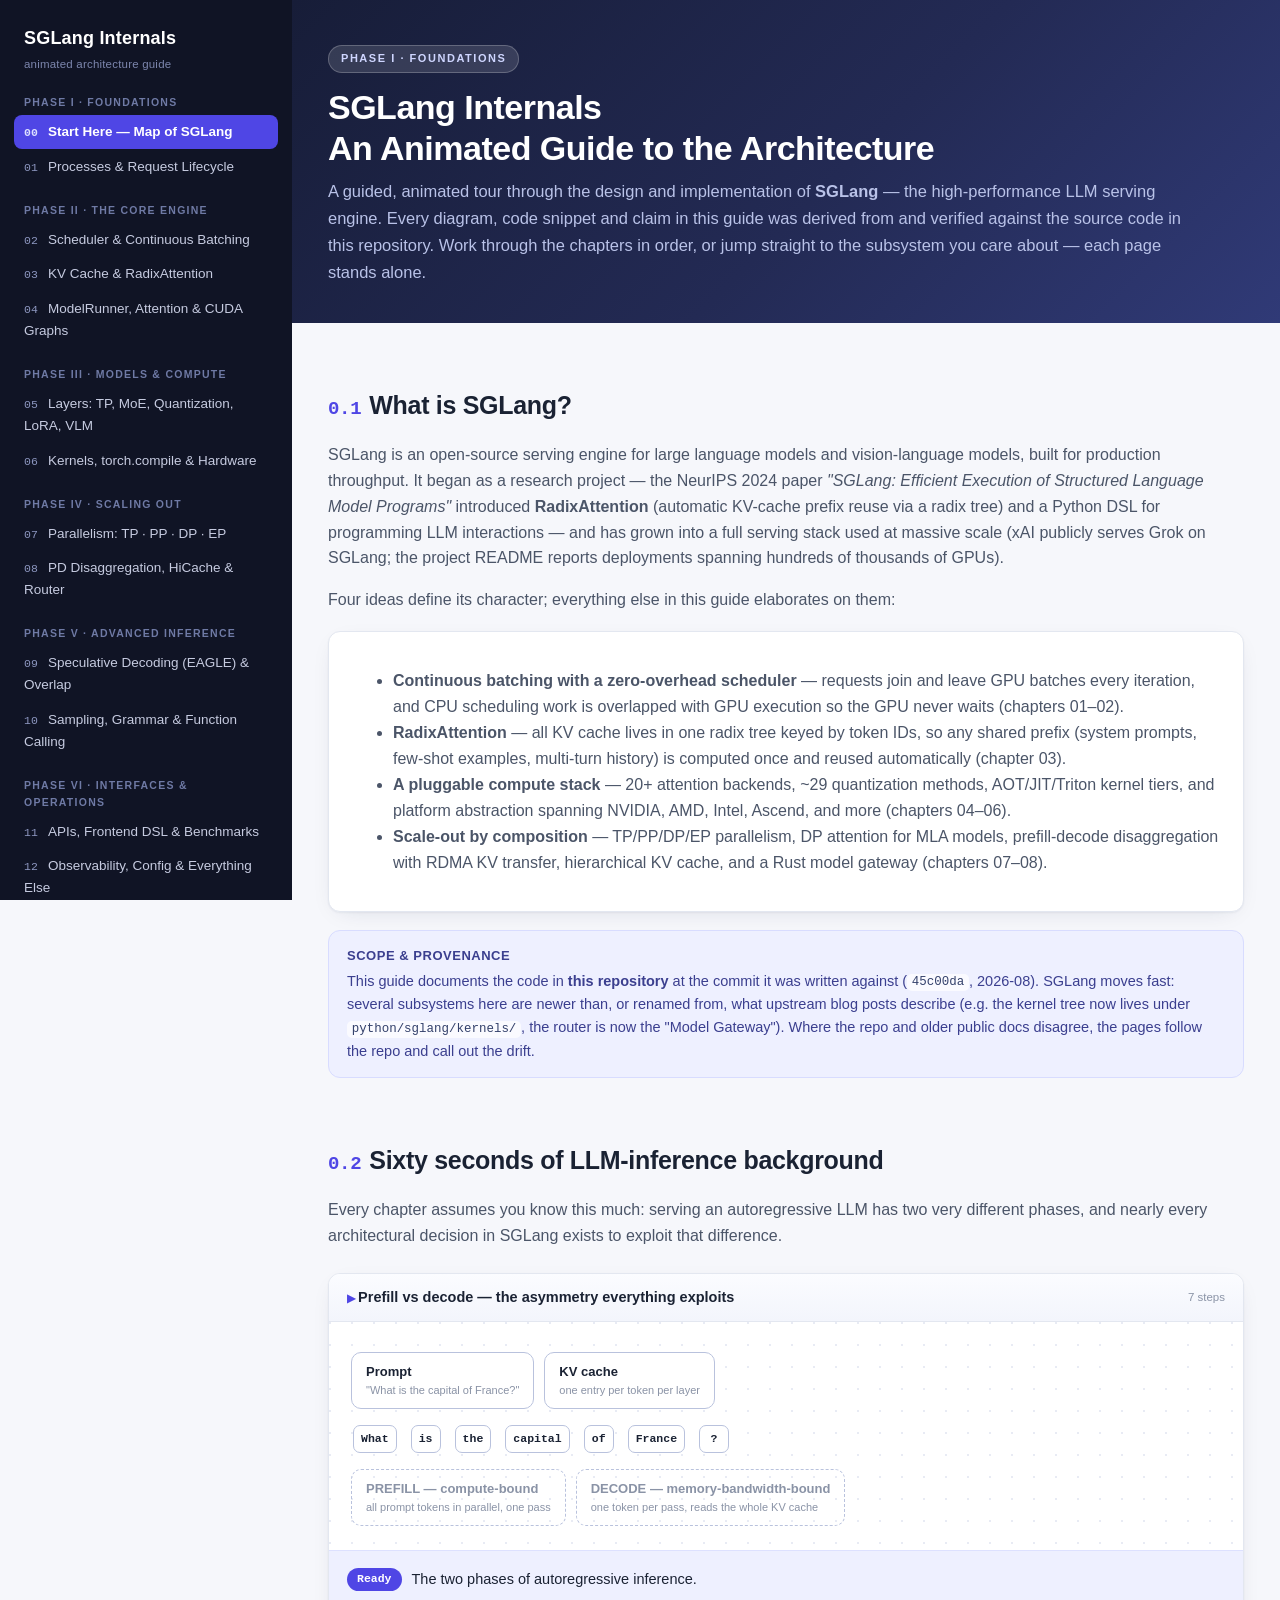
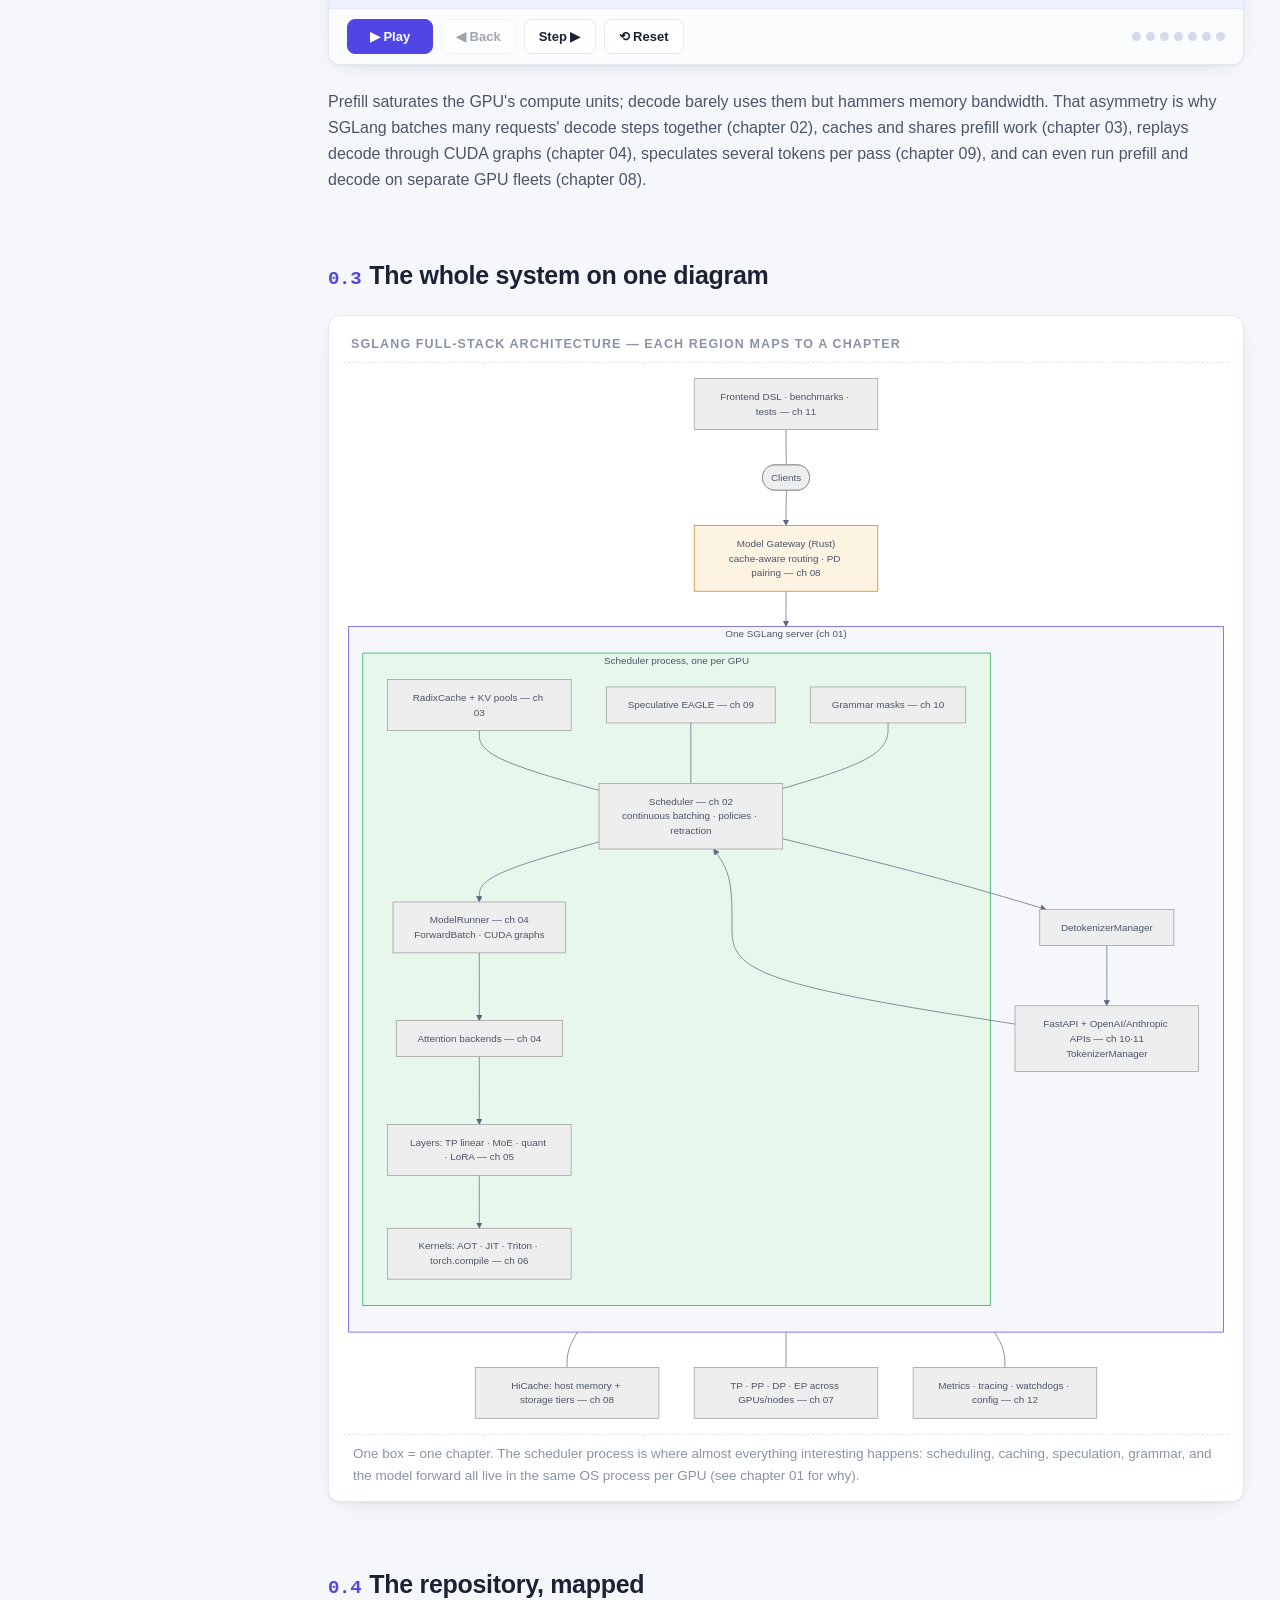
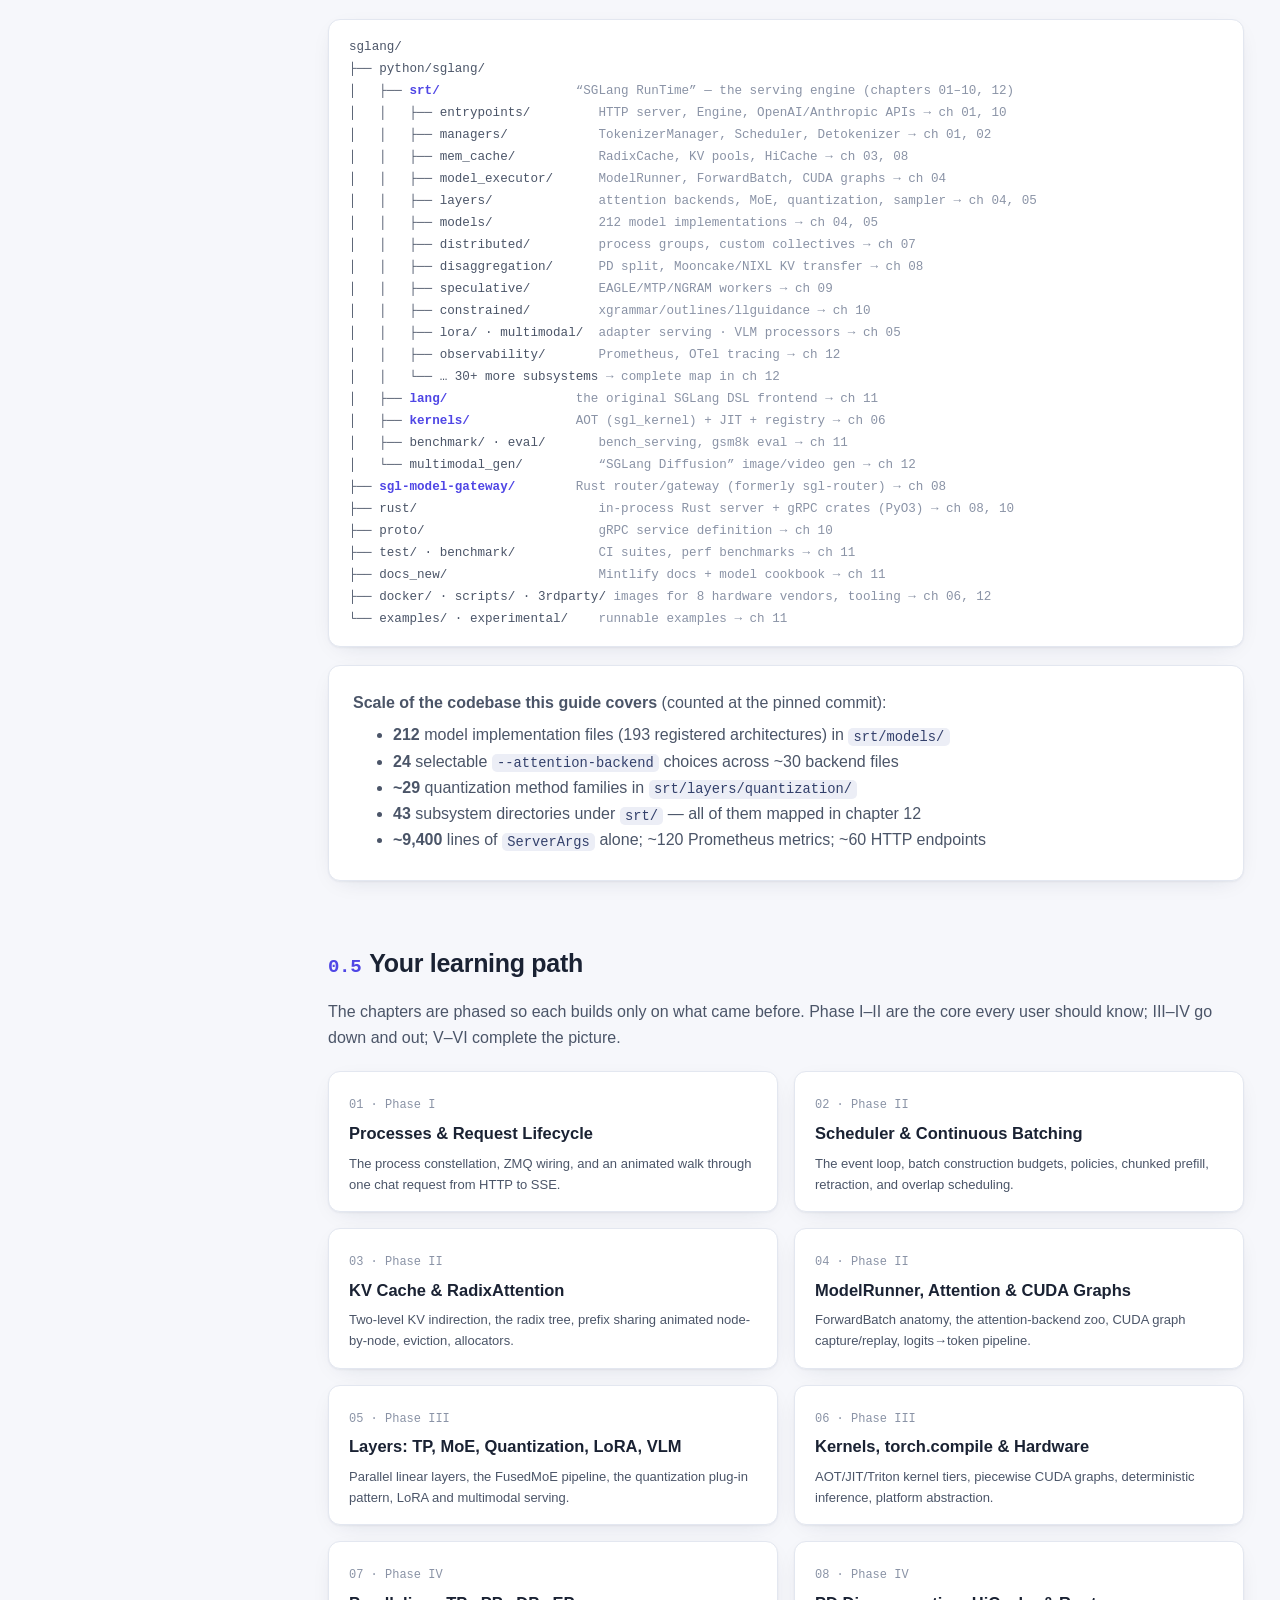
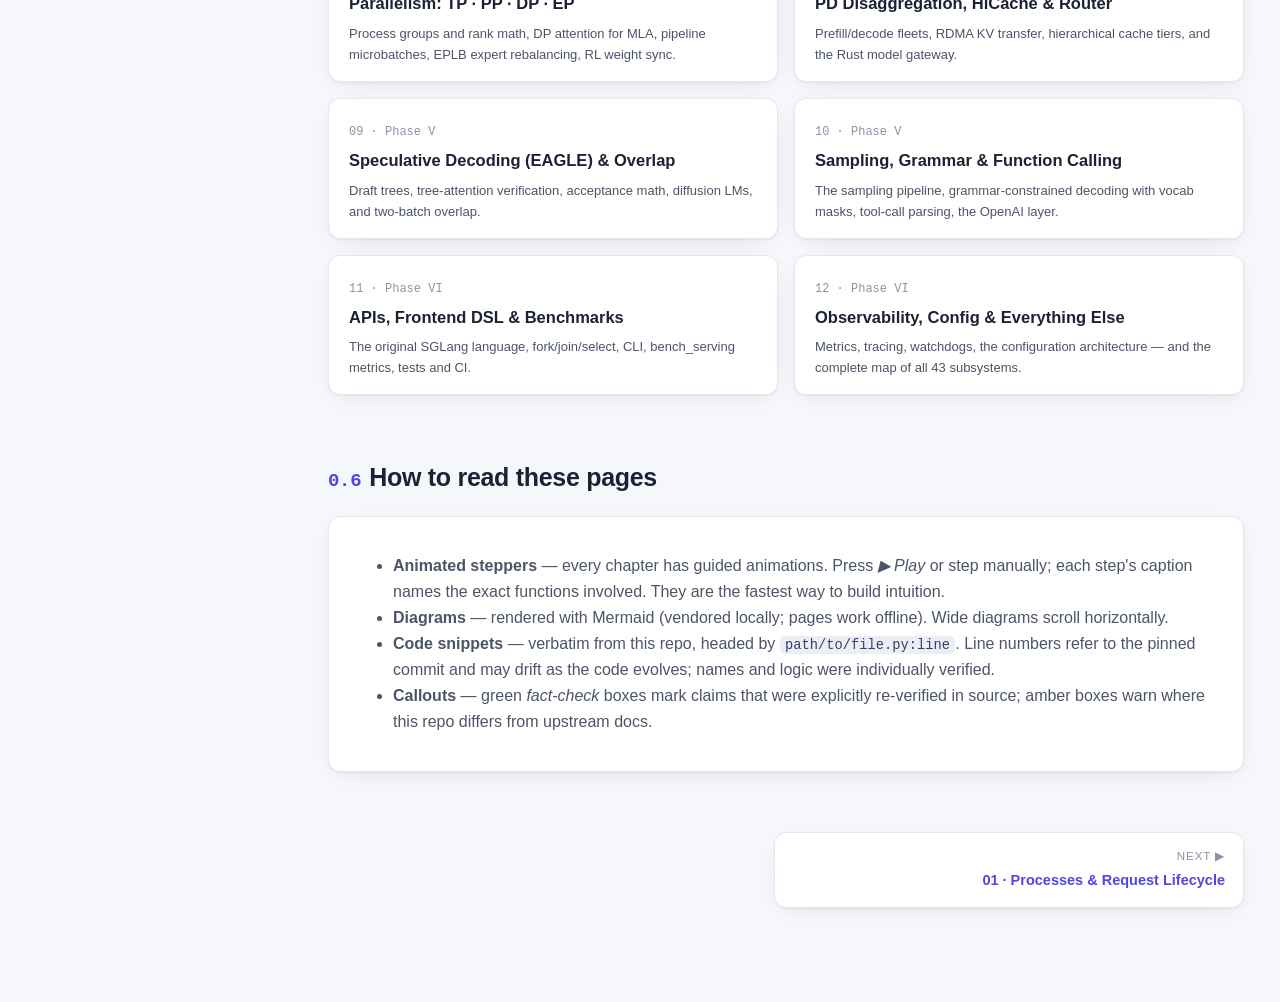
==== architecture-viz/index.html @ 2222f11d "Add SGLang architecture visualization guide: skeleton, index, chapter 01 Self-contained animated HTM" ====
<!DOCTYPE html>
<html lang="en">
<head>
<meta charset="utf-8">
<meta name="viewport" content="width=device-width, initial-scale=1">
<title>SGLang Internals — Animated Architecture Guide</title>
<link rel="stylesheet" href="assets/style.css">
<script src="assets/mermaid.min.js"></script>
<script src="assets/viz.js"></script>
</head>
<body>
<div class="layout">
<main>
  <div class="page-hero"><div class="content">
    <span class="phase-badge">Phase I · Foundations</span>
    <h1>SGLang Internals<br>An Animated Guide to the Architecture</h1>
    <p class="lede">
      A guided, animated tour through the design and implementation of
      <b>SGLang</b> — the high-performance LLM serving engine. Every diagram, code snippet
      and claim in this guide was derived from and verified against the source code in this
      repository. Work through the chapters in order, or jump straight to the subsystem
      you care about — each page stands alone.
    </p>
  </div></div>

  <div class="content">

  <h2><span class="sec-num">0.1</span>What is SGLang?</h2>
  <p>
    SGLang is an open-source serving engine for large language models and vision-language
    models, built for production throughput. It began as a research project — the NeurIPS 2024
    paper <i>"SGLang: Efficient Execution of Structured Language Model Programs"</i> introduced
    <b>RadixAttention</b> (automatic KV-cache prefix reuse via a radix tree) and a Python DSL for
    programming LLM interactions — and has grown into a full serving stack used at massive scale
    (xAI publicly serves Grok on SGLang; the project README reports deployments spanning hundreds
    of thousands of GPUs).
  </p>
  <p>Four ideas define its character; everything else in this guide elaborates on them:</p>
  <div class="card">
    <ul>
      <li><b>Continuous batching with a zero-overhead scheduler</b> — requests join and leave
        GPU batches every iteration, and CPU scheduling work is overlapped with GPU execution
        so the GPU never waits (chapters 01–02).</li>
      <li><b>RadixAttention</b> — all KV cache lives in one radix tree keyed by token IDs, so any
        shared prefix (system prompts, few-shot examples, multi-turn history) is computed once
        and reused automatically (chapter 03).</li>
      <li><b>A pluggable compute stack</b> — 20+ attention backends, ~29 quantization methods,
        AOT/JIT/Triton kernel tiers, and platform abstraction spanning NVIDIA, AMD, Intel,
        Ascend, and more (chapters 04–06).</li>
      <li><b>Scale-out by composition</b> — TP/PP/DP/EP parallelism, DP attention for MLA models,
        prefill-decode disaggregation with RDMA KV transfer, hierarchical KV cache, and a Rust
        model gateway (chapters 07–08).</li>
    </ul>
  </div>

  <div class="callout note"><span class="co-title">Scope &amp; provenance</span>
    This guide documents the code in <b>this repository</b> at the commit it was written against
    (<code>45c00da</code>, 2026-08). SGLang moves fast: several subsystems here are newer than, or
    renamed from, what upstream blog posts describe (e.g. the kernel tree now lives under
    <code>python/sglang/kernels/</code>, the router is now the "Model Gateway"). Where the repo and
    older public docs disagree, the pages follow the repo and call out the drift.
  </div>

  <h2><span class="sec-num">0.2</span>Sixty seconds of LLM-inference background</h2>
  <p>
    Every chapter assumes you know this much: serving an autoregressive LLM has two very
    different phases, and nearly every architectural decision in SGLang exists to exploit
    that difference.
  </p>

  <div class="stepper" id="st-101">
    <div class="st-scene">
      <div class="sc-row">
        <div class="sc-box" id="b101-p">Prompt<small>"What is the capital of France?"</small></div>
        <div class="sc-box" id="b101-kv">KV cache<small>one entry per token per layer</small></div>
      </div>
      <div class="sc-row" style="margin-top:14px">
        <span class="tok" id="t101-1">What</span><span class="tok" id="t101-2">is</span>
        <span class="tok" id="t101-3">the</span><span class="tok" id="t101-4">capital</span>
        <span class="tok" id="t101-5">of</span><span class="tok" id="t101-6">France</span>
        <span class="tok" id="t101-7">?</span>
        <span class="tok appear" id="t101-8">The</span>
        <span class="tok appear" id="t101-9">capital</span>
        <span class="tok appear" id="t101-10">is</span>
        <span class="tok appear" id="t101-11">Paris</span>
      </div>
      <div class="sc-row" style="margin-top:14px">
        <div class="sc-box ghost" id="b101-pf">PREFILL — compute-bound<small>all prompt tokens in parallel, one pass</small></div>
        <div class="sc-box ghost" id="b101-dc">DECODE — memory-bandwidth-bound<small>one token per pass, reads the whole KV cache</small></div>
      </div>
    </div>
  </div>

  <p>
    Prefill saturates the GPU's compute units; decode barely uses them but hammers memory
    bandwidth. That asymmetry is why SGLang batches many requests' decode steps together
    (chapter 02), caches and shares prefill work (chapter 03), replays decode through CUDA
    graphs (chapter 04), speculates several tokens per pass (chapter 09), and can even run
    prefill and decode on separate GPU fleets (chapter 08).
  </p>

  <h2><span class="sec-num">0.3</span>The whole system on one diagram</h2>

  <div class="diagram">
    <div class="dg-title">SGLang full-stack architecture — each region maps to a chapter</div>
    <pre class="mermaid">
flowchart TB
  client([Clients])
  gw["Model Gateway (Rust)<br/>cache-aware routing · PD pairing — ch 08"]
  subgraph node ["One SGLang server (ch 01)"]
    direction TB
    http["FastAPI + OpenAI/Anthropic APIs — ch 10·11<br/>TokenizerManager"]
    subgraph sched ["Scheduler process, one per GPU"]
      sc["Scheduler — ch 02<br/>continuous batching · policies · retraction"]
      mem["RadixCache + KV pools — ch 03"]
      spec["Speculative EAGLE — ch 09"]
      gram["Grammar masks — ch 10"]
      mr["ModelRunner — ch 04<br/>ForwardBatch · CUDA graphs"]
      att["Attention backends — ch 04"]
      lay["Layers: TP linear · MoE · quant · LoRA — ch 05"]
      ker["Kernels: AOT · JIT · Triton · torch.compile — ch 06"]
      sc --> mr
      mem --- sc
      spec --- sc
      gram --- sc
      mr --> att --> lay --> ker
    end
    detok["DetokenizerManager"]
    http --> sc
    sc --> detok --> http
  end
  dist["TP · PP · DP · EP across GPUs/nodes — ch 07"]
  hic["HiCache: host memory + storage tiers — ch 08"]
  obs["Metrics · tracing · watchdogs · config — ch 12"]
  dsl["Frontend DSL · benchmarks · tests — ch 11"]
  client --> gw --> http
  sched --- dist
  mem --- hic
  node --- obs
  dsl --- client
  style node fill:#f6f7fb,stroke:#4f46e5
  style sched fill:#e7f7ec,stroke:#16a34a
  style gw fill:#fdf3e3,stroke:#d97706
    </pre>
    <div class="dg-caption">
      One box = one chapter. The scheduler process is where almost everything interesting
      happens: scheduling, caching, speculation, grammar, and the model forward all live in the
      same OS process per GPU (see chapter 01 for why).
    </div>
  </div>

  <h2><span class="sec-num">0.4</span>The repository, mapped</h2>

  <div class="filetree">sglang/
├── python/sglang/
│   ├── <b>srt/</b>                  <i>“SGLang RunTime” — the serving engine (chapters 01–10, 12)</i>
│   │   ├── entrypoints/         <i>HTTP server, Engine, OpenAI/Anthropic APIs → ch 01, 10</i>
│   │   ├── managers/            <i>TokenizerManager, Scheduler, Detokenizer → ch 01, 02</i>
│   │   ├── mem_cache/           <i>RadixCache, KV pools, HiCache → ch 03, 08</i>
│   │   ├── model_executor/      <i>ModelRunner, ForwardBatch, CUDA graphs → ch 04</i>
│   │   ├── layers/              <i>attention backends, MoE, quantization, sampler → ch 04, 05</i>
│   │   ├── models/              <i>212 model implementations → ch 04, 05</i>
│   │   ├── distributed/         <i>process groups, custom collectives → ch 07</i>
│   │   ├── disaggregation/      <i>PD split, Mooncake/NIXL KV transfer → ch 08</i>
│   │   ├── speculative/         <i>EAGLE/MTP/NGRAM workers → ch 09</i>
│   │   ├── constrained/         <i>xgrammar/outlines/llguidance → ch 10</i>
│   │   ├── lora/ · multimodal/  <i>adapter serving · VLM processors → ch 05</i>
│   │   ├── observability/       <i>Prometheus, OTel tracing → ch 12</i>
│   │   └── … 30+ more subsystems <i>→ complete map in ch 12</i>
│   ├── <b>lang/</b>                 <i>the original SGLang DSL frontend → ch 11</i>
│   ├── <b>kernels/</b>              <i>AOT (sgl_kernel) + JIT + registry → ch 06</i>
│   ├── benchmark/ · eval/       <i>bench_serving, gsm8k eval → ch 11</i>
│   └── multimodal_gen/          <i>“SGLang Diffusion” image/video gen → ch 12</i>
├── <b>sgl-model-gateway/</b>        <i>Rust router/gateway (formerly sgl-router) → ch 08</i>
├── rust/                        <i>in-process Rust server + gRPC crates (PyO3) → ch 08, 10</i>
├── proto/                       <i>gRPC service definition → ch 10</i>
├── test/ · benchmark/           <i>CI suites, perf benchmarks → ch 11</i>
├── docs_new/                    <i>Mintlify docs + model cookbook → ch 11</i>
├── docker/ · scripts/ · 3rdparty/ <i>images for 8 hardware vendors, tooling → ch 06, 12</i>
└── examples/ · experimental/    <i>runnable examples → ch 11</i></div>

  <div class="card">
    <p style="margin:4px 0"><b>Scale of the codebase this guide covers</b> (counted at the pinned commit):</p>
    <ul style="margin:6px 0">
      <li><b>212</b> model implementation files (193 registered architectures) in <code>srt/models/</code></li>
      <li><b>24</b> selectable <code>--attention-backend</code> choices across ~30 backend files</li>
      <li><b>~29</b> quantization method families in <code>srt/layers/quantization/</code></li>
      <li><b>43</b> subsystem directories under <code>srt/</code> — all of them mapped in chapter 12</li>
      <li><b>~9,400</b> lines of <code>ServerArgs</code> alone; ~120 Prometheus metrics; ~60 HTTP endpoints</li>
    </ul>
  </div>

  <h2><span class="sec-num">0.5</span>Your learning path</h2>
  <p>
    The chapters are phased so each builds only on what came before. Phase I–II are the
    core every user should know; III–IV go down and out; V–VI complete the picture.
  </p>

  <div class="chapter-grid">
    <a class="chapter-card" href="01-request-lifecycle.html"><span class="cc-num">01 · Phase I</span>
      <h3>Processes &amp; Request Lifecycle</h3>
      <p>The process constellation, ZMQ wiring, and an animated walk through one chat request from HTTP to SSE.</p></a>
    <a class="chapter-card" href="02-scheduler.html"><span class="cc-num">02 · Phase II</span>
      <h3>Scheduler &amp; Continuous Batching</h3>
      <p>The event loop, batch construction budgets, policies, chunked prefill, retraction, and overlap scheduling.</p></a>
    <a class="chapter-card" href="03-memory.html"><span class="cc-num">03 · Phase II</span>
      <h3>KV Cache &amp; RadixAttention</h3>
      <p>Two-level KV indirection, the radix tree, prefix sharing animated node-by-node, eviction, allocators.</p></a>
    <a class="chapter-card" href="04-model-execution.html"><span class="cc-num">04 · Phase II</span>
      <h3>ModelRunner, Attention &amp; CUDA Graphs</h3>
      <p>ForwardBatch anatomy, the attention-backend zoo, CUDA graph capture/replay, logits→token pipeline.</p></a>
    <a class="chapter-card" href="05-layers.html"><span class="cc-num">05 · Phase III</span>
      <h3>Layers: TP, MoE, Quantization, LoRA, VLM</h3>
      <p>Parallel linear layers, the FusedMoE pipeline, the quantization plug-in pattern, LoRA and multimodal serving.</p></a>
    <a class="chapter-card" href="06-kernels.html"><span class="cc-num">06 · Phase III</span>
      <h3>Kernels, torch.compile &amp; Hardware</h3>
      <p>AOT/JIT/Triton kernel tiers, piecewise CUDA graphs, deterministic inference, platform abstraction.</p></a>
    <a class="chapter-card" href="07-distributed.html"><span class="cc-num">07 · Phase IV</span>
      <h3>Parallelism: TP · PP · DP · EP</h3>
      <p>Process groups and rank math, DP attention for MLA, pipeline microbatches, EPLB expert rebalancing, RL weight sync.</p></a>
    <a class="chapter-card" href="08-disaggregation.html"><span class="cc-num">08 · Phase IV</span>
      <h3>PD Disaggregation, HiCache &amp; Router</h3>
      <p>Prefill/decode fleets, RDMA KV transfer, hierarchical cache tiers, and the Rust model gateway.</p></a>
    <a class="chapter-card" href="09-speculative.html"><span class="cc-num">09 · Phase V</span>
      <h3>Speculative Decoding (EAGLE) &amp; Overlap</h3>
      <p>Draft trees, tree-attention verification, acceptance math, diffusion LMs, and two-batch overlap.</p></a>
    <a class="chapter-card" href="10-structured-output.html"><span class="cc-num">10 · Phase V</span>
      <h3>Sampling, Grammar &amp; Function Calling</h3>
      <p>The sampling pipeline, grammar-constrained decoding with vocab masks, tool-call parsing, the OpenAI layer.</p></a>
    <a class="chapter-card" href="11-frontend-tooling.html"><span class="cc-num">11 · Phase VI</span>
      <h3>APIs, Frontend DSL &amp; Benchmarks</h3>
      <p>The original SGLang language, fork/join/select, CLI, bench_serving metrics, tests and CI.</p></a>
    <a class="chapter-card" href="12-observability.html"><span class="cc-num">12 · Phase VI</span>
      <h3>Observability, Config &amp; Everything Else</h3>
      <p>Metrics, tracing, watchdogs, the configuration architecture — and the complete map of all 43 subsystems.</p></a>
  </div>

  <h2><span class="sec-num">0.6</span>How to read these pages</h2>
  <div class="card">
    <ul>
      <li><b>Animated steppers</b> — every chapter has guided animations. Press <i>▶ Play</i> or
        step manually; each step's caption names the exact functions involved. They are the
        fastest way to build intuition.</li>
      <li><b>Diagrams</b> — rendered with Mermaid (vendored locally; pages work offline).
        Wide diagrams scroll horizontally.</li>
      <li><b>Code snippets</b> — verbatim from this repo, headed by
        <code>path/to/file.py:line</code>. Line numbers refer to the pinned commit and may drift
        as the code evolves; names and logic were individually verified.</li>
      <li><b>Callouts</b> — green <i>fact-check</i> boxes mark claims that were explicitly
        re-verified in source; amber boxes warn where this repo differs from upstream docs.</li>
    </ul>
  </div>

  <div id="pager"></div>
  </div>
</main>
</div>

<script>
document.addEventListener("DOMContentLoaded", () => {
  new Stepper("#st-101", {
    title: "Prefill vs decode — the asymmetry everything exploits",
    intro: "The two phases of autoregressive inference.",
    autoMs: 3400,
    reset(sc) {
      clearState(sc, ".sc-box,.tok");
      rmCls(sc, ".appear", "in");
    },
    steps: [
      { cap: "The prompt arrives and is tokenized into 7 tokens.",
        run(sc) { setCls(sc, "#b101-p", "hl"); setCls(sc, "#t101-1,#t101-2,#t101-3,#t101-4,#t101-5,#t101-6,#t101-7", "hl"); } },
      { cap: "<b>Prefill</b>: one forward pass processes all 7 prompt tokens in parallel — thousands of tokens can be crunched per pass. This phase is <b>compute-bound</b>.",
        run(sc) { rmCls(sc, "#b101-p", "hl"); setCls(sc, "#b101-pf", "ok"); setCls(sc, "#t101-1,#t101-2,#t101-3,#t101-4,#t101-5,#t101-6,#t101-7", "ok"); } },
      { cap: "Each token's attention keys and values are written to the <b>KV cache</b> — the reusable byproduct of prefill. For a 70B model this is hundreds of KB per token.",
        run(sc) { setCls(sc, "#b101-kv", "cache", "pulse"); rmCls(sc, "#t101-1,#t101-2,#t101-3,#t101-4,#t101-5,#t101-6,#t101-7", "hl"); } },
      { cap: "<b>Decode</b> step 1: one forward pass, <i>one</i> new token — but it must read the entire KV cache. The GPU's compute sits mostly idle; memory bandwidth is the bottleneck.",
        run(sc) { rmCls(sc, "#b101-kv", "pulse"); setCls(sc, "#b101-dc", "warn"); setCls(sc, "#t101-8", "in", "hl"); } },
      { cap: "Decode step 2 — another full pass for one more token…",
        run(sc) { rmCls(sc, "#t101-8", "hl"); setCls(sc, "#t101-9", "in", "hl"); } },
      { cap: "…and so on, one token per iteration, each appending its own KV entry.",
        run(sc) { rmCls(sc, "#t101-9", "hl"); setCls(sc, "#t101-10", "in", "hl"); } },
      { cap: "Until the model emits a stop condition. The fix for idle compute during decode: batch <i>many</i> requests' decode steps together — which is exactly where chapter 02 begins.",
        run(sc) { rmCls(sc, "#t101-10", "hl"); setCls(sc, "#t101-11", "in", "ok", "pulse"); } },
    ],
  });
});
</script>
</body>
</html>
---- architecture-viz/assets/style.css ----
/* ==========================================================================
   SGLang Architecture Visualizations — shared stylesheet
   ========================================================================== */

:root {
  --bg: #f6f7fb;
  --bg-panel: #ffffff;
  --bg-code: #0f172a;
  --bg-code-header: #1e293b;
  --ink: #1a2233;
  --ink-soft: #4b5568;
  --ink-faint: #8a93a6;
  --accent: #4f46e5;
  --accent-soft: #eef0ff;
  --accent-2: #0ea5e9;
  --ok: #16a34a;
  --ok-soft: #e7f7ec;
  --warn: #d97706;
  --warn-soft: #fdf3e3;
  --bad: #dc2626;
  --bad-soft: #fdeaea;
  --purple: #9333ea;
  --purple-soft: #f5ecfe;
  --line: #e3e7f0;
  --radius: 12px;
  --sidebar-w: 292px;
  --shadow: 0 1px 2px rgba(23, 32, 64, .05), 0 6px 24px -12px rgba(23, 32, 64, .18);
  --mono: ui-monospace, "SFMono-Regular", "JetBrains Mono", Menlo, Consolas, monospace;
  --sans: -apple-system, BlinkMacSystemFont, "Segoe UI", Roboto, "Inter", "Helvetica Neue", Arial, sans-serif;
}

* { box-sizing: border-box; }
html { scroll-behavior: smooth; }
body {
  margin: 0;
  font-family: var(--sans);
  background: var(--bg);
  color: var(--ink);
  line-height: 1.62;
  font-size: 16px;
}

/* ---------- layout ---------- */
.layout { display: flex; min-height: 100vh; }

#sidebar {
  width: var(--sidebar-w);
  flex: 0 0 var(--sidebar-w);
  background: #101425;
  color: #c6cbe0;
  position: sticky;
  top: 0;
  height: 100vh;
  overflow-y: auto;
  padding: 18px 14px 40px;
  scrollbar-width: thin;
}
#sidebar .brand {
  display: block;
  color: #fff;
  text-decoration: none;
  font-weight: 800;
  font-size: 18px;
  letter-spacing: .2px;
  padding: 6px 10px 2px;
}
#sidebar .brand small { display: block; font-weight: 500; color: #7c86ad; font-size: 11.5px; margin-top: 2px; }
#sidebar .phase { margin: 18px 0 4px; padding: 0 10px; font-size: 10.5px; font-weight: 700; letter-spacing: .12em; text-transform: uppercase; color: #6f7aa5; }
#sidebar a.navlink {
  display: block;
  color: #c6cbe0;
  text-decoration: none;
  font-size: 13.5px;
  padding: 6px 10px;
  border-radius: 8px;
  margin: 1px 0;
}
#sidebar a.navlink:hover { background: #1b2140; color: #fff; }
#sidebar a.navlink.active { background: var(--accent); color: #fff; font-weight: 600; }
#sidebar a.navlink .num { display: inline-block; width: 24px; color: #8d97c0; font-family: var(--mono); font-size: 11.5px; }
#sidebar a.navlink.active .num { color: #dcdfff; }

main { flex: 1; min-width: 0; padding: 0 0 90px; }
.content { max-width: 1080px; margin: 0 auto; padding: 0 36px; }

/* ---------- page header ---------- */
.page-hero {
  background: linear-gradient(135deg, #171d38 0%, #232a54 55%, #303a77 100%);
  color: #fff;
  padding: 44px 0 38px;
  margin-bottom: 34px;
}
.page-hero .content { max-width: 1080px; }
.page-hero .phase-badge {
  display: inline-block;
  font-size: 11px;
  font-weight: 700;
  letter-spacing: .14em;
  text-transform: uppercase;
  background: rgba(255,255,255,.13);
  border: 1px solid rgba(255,255,255,.22);
  padding: 4px 12px;
  border-radius: 999px;
  margin-bottom: 14px;
  color: #cfd6ff;
}
.page-hero h1 { margin: 0 0 10px; font-size: 34px; line-height: 1.2; letter-spacing: -.5px; }
.page-hero p.lede { margin: 0; max-width: 860px; color: #b9c2e8; font-size: 16.5px; }

/* ---------- typography ---------- */
h2 { font-size: 25px; letter-spacing: -.3px; margin: 52px 0 14px; padding-top: 10px; }
h2 .sec-num { color: var(--accent); font-family: var(--mono); font-size: 19px; margin-right: 8px; }
h3 { font-size: 19px; margin: 34px 0 10px; }
h4 { font-size: 16px; margin: 24px 0 8px; }
p, li { color: var(--ink-soft); }
p strong, li strong { color: var(--ink); }
a { color: var(--accent); }
code {
  font-family: var(--mono);
  font-size: .86em;
  background: #eceef6;
  color: #33406b;
  border-radius: 5px;
  padding: .12em .38em;
}
hr { border: none; border-top: 1px solid var(--line); margin: 40px 0; }

/* ---------- cards / callouts ---------- */
.card {
  background: var(--bg-panel);
  border: 1px solid var(--line);
  border-radius: var(--radius);
  box-shadow: var(--shadow);
  padding: 20px 24px;
  margin: 18px 0;
}
.callout {
  border-radius: var(--radius);
  padding: 14px 18px;
  margin: 18px 0;
  font-size: 14.5px;
  border: 1px solid;
}
.callout .co-title { font-weight: 700; display: block; margin-bottom: 3px; font-size: 13px; letter-spacing: .04em; text-transform: uppercase; }
.callout.note { background: var(--accent-soft); border-color: #d8dcff; color: #3b3f8f; }
.callout.fact { background: var(--ok-soft); border-color: #c8ecd4; color: #14532d; }
.callout.warn { background: var(--warn-soft); border-color: #f3ddb5; color: #7c4a03; }
.callout code { background: rgba(255,255,255,.7); }

/* ---------- diagrams ---------- */
.diagram {
  background: var(--bg-panel);
  border: 1px solid var(--line);
  border-radius: var(--radius);
  box-shadow: var(--shadow);
  padding: 18px 14px 8px;
  margin: 20px 0;
  overflow-x: auto;
}
.diagram .dg-title {
  font-size: 12.5px;
  font-weight: 700;
  letter-spacing: .09em;
  text-transform: uppercase;
  color: var(--ink-faint);
  padding: 0 8px 8px;
  border-bottom: 1px dashed var(--line);
  margin-bottom: 10px;
}
.diagram pre.mermaid { display: flex; justify-content: center; margin: 6px 0 10px; background: transparent; visibility: hidden; }
.diagram pre.mermaid[data-processed="true"] { visibility: visible; }
.diagram .dg-caption { font-size: 13.5px; color: var(--ink-faint); padding: 8px 10px 6px; border-top: 1px dashed var(--line); margin-top: 6px; }

/* ---------- code snippets ---------- */
.snippet {
  border-radius: var(--radius);
  overflow: hidden;
  margin: 20px 0;
  box-shadow: var(--shadow);
  border: 1px solid #232c47;
}
.snippet .sn-head {
  background: var(--bg-code-header);
  color: #9fb0d6;
  font-family: var(--mono);
  font-size: 12px;
  padding: 8px 16px;
  display: flex;
  justify-content: space-between;
  gap: 12px;
  flex-wrap: wrap;
}
.snippet .sn-head .sn-file { color: #7dd3fc; overflow-wrap: anywhere; }
.snippet .sn-head .sn-desc { color: #8b9bc4; font-family: var(--sans); }
.snippet pre {
  margin: 0;
  background: var(--bg-code);
  color: #dbe4ff;
  padding: 14px 18px;
  overflow-x: auto;
  font-family: var(--mono);
  font-size: 12.8px;
  line-height: 1.6;
  tab-size: 4;
}
/* syntax highlight token colors */
.tok-kw  { color: #c792ea; }
.tok-str { color: #a5d6a7; }
.tok-com { color: #5c6f9e; font-style: italic; }
.tok-num { color: #f78c6c; }
.tok-fn  { color: #82aaff; }
.tok-dec { color: #ffcb6b; }
.tok-self{ color: #ff8a80; }

/* ---------- steppers (guided animations) ---------- */
.stepper {
  background: var(--bg-panel);
  border: 1px solid var(--line);
  border-radius: var(--radius);
  box-shadow: var(--shadow);
  margin: 24px 0;
  overflow: hidden;
}
.stepper .st-head {
  display: flex;
  align-items: center;
  justify-content: space-between;
  gap: 10px;
  padding: 12px 18px;
  background: linear-gradient(180deg, #fbfcff, #f3f5fc);
  border-bottom: 1px solid var(--line);
}
.stepper .st-title { font-weight: 700; font-size: 14.5px; }
.stepper .st-title::before { content: "▶ "; color: var(--accent); font-size: 11px; }
.stepper .st-scene {
  padding: 22px 22px 16px;
  overflow-x: auto;
  background:
    radial-gradient(circle at 1px 1px, #e8ebf4 1px, transparent 0) 0 0 / 22px 22px;
}
.stepper .st-caption {
  min-height: 58px;
  padding: 12px 18px;
  font-size: 14.5px;
  color: var(--ink);
  background: var(--accent-soft);
  border-top: 1px solid #dde1ff;
  display: flex;
  align-items: center;
  gap: 10px;
}
.stepper .st-caption .st-stepno {
  flex: 0 0 auto;
  font-family: var(--mono);
  font-size: 11.5px;
  font-weight: 700;
  color: #fff;
  background: var(--accent);
  border-radius: 999px;
  padding: 2px 10px;
}
.stepper .st-controls {
  display: flex;
  align-items: center;
  gap: 8px;
  padding: 10px 18px;
  border-top: 1px solid var(--line);
  background: #fbfcfe;
}
.stepper button {
  font: inherit;
  font-size: 13px;
  font-weight: 600;
  border: 1px solid var(--line);
  background: #fff;
  color: var(--ink);
  border-radius: 8px;
  padding: 6px 14px;
  cursor: pointer;
}
.stepper button:hover { border-color: var(--accent); color: var(--accent); }
.stepper button.st-play { background: var(--accent); border-color: var(--accent); color: #fff; min-width: 86px; }
.stepper button.st-play:hover { background: #4338ca; color: #fff; }
.stepper button:disabled { opacity: .4; cursor: default; pointer-events: none; }
.stepper .st-dots { display: flex; gap: 5px; margin-left: auto; flex-wrap: wrap; }
.stepper .st-dots i {
  width: 9px; height: 9px; border-radius: 50%;
  background: #d5daea; cursor: pointer; transition: all .18s;
}
.stepper .st-dots i.done { background: #a9b4e8; }
.stepper .st-dots i.cur { background: var(--accent); transform: scale(1.35); }

/* ---------- scene building blocks (used inside steppers & static figures) ---- */
.sc-row { display: flex; align-items: center; gap: 10px; flex-wrap: wrap; margin: 8px 0; }
.sc-box {
  border: 1.6px solid #b9c2dd;
  background: #fff;
  border-radius: 10px;
  padding: 8px 14px;
  font-size: 13px;
  font-weight: 600;
  color: var(--ink);
  transition: all .35s ease;
  position: relative;
}
.sc-box small { display: block; font-weight: 500; color: var(--ink-faint); font-size: 11px; }
.sc-box.hl { border-color: var(--accent); background: var(--accent-soft); box-shadow: 0 0 0 4px rgba(79,70,229,.12); }
.sc-box.ok { border-color: var(--ok); background: var(--ok-soft); }
.sc-box.warn { border-color: var(--warn); background: var(--warn-soft); }
.sc-box.bad { border-color: var(--bad); background: var(--bad-soft); }
.sc-box.dim { opacity: .32; }
.sc-box.ghost { border-style: dashed; background: transparent; color: var(--ink-faint); }

.tok {
  display: inline-flex;
  align-items: center;
  justify-content: center;
  min-width: 30px;
  height: 28px;
  padding: 0 7px;
  border-radius: 7px;
  border: 1.4px solid #b9c2dd;
  background: #fff;
  font-family: var(--mono);
  font-size: 11.5px;
  font-weight: 600;
  color: var(--ink);
  transition: all .35s ease;
  margin: 2px;
}
.tok.hl   { border-color: var(--accent); background: var(--accent-soft); color: var(--accent); box-shadow: 0 0 0 3px rgba(79,70,229,.15); }
.tok.ok   { border-color: var(--ok); background: var(--ok-soft); color: #15803d; }
.tok.warn { border-color: var(--warn); background: var(--warn-soft); color: #b45309; }
.tok.bad  { border-color: var(--bad); background: var(--bad-soft); color: var(--bad); text-decoration: line-through; }
.tok.cache{ border-color: var(--purple); background: var(--purple-soft); color: var(--purple); }
.tok.dim  { opacity: .28; }
.tok.free { border-style: dashed; color: #c3cadc; background: transparent; }

@keyframes pulse-glow {
  0%, 100% { box-shadow: 0 0 0 0 rgba(79,70,229,.35); }
  50% { box-shadow: 0 0 0 7px rgba(79,70,229,0); }
}
.pulse { animation: pulse-glow 1.1s ease-in-out infinite; }

@keyframes dashflow { to { stroke-dashoffset: -16; } }
svg .flow-line { stroke-dasharray: 7 5; animation: dashflow .7s linear infinite; }
svg text { font-family: var(--sans); }
svg .mono { font-family: var(--mono); }

/* fade/slide helper states toggled by steppers */
.appear { opacity: 0; transform: translateY(6px); transition: all .4s ease; }
.appear.in { opacity: 1; transform: none; }

/* ---------- tables ---------- */
table.tbl { width: 100%; border-collapse: collapse; margin: 16px 0; font-size: 13.8px; background: #fff; border-radius: var(--radius); overflow: hidden; box-shadow: var(--shadow); }
table.tbl th { background: #1e2647; color: #dbe2ff; text-align: left; padding: 9px 14px; font-size: 12.2px; letter-spacing: .05em; text-transform: uppercase; }
table.tbl td { border-top: 1px solid var(--line); padding: 8px 14px; vertical-align: top; color: var(--ink-soft); }
table.tbl td:first-child { font-weight: 600; color: var(--ink); white-space: nowrap; }
table.tbl code { font-size: .84em; }

/* ---------- misc ---------- */
.filetree {
  font-family: var(--mono);
  font-size: 12.6px;
  line-height: 1.75;
  background: var(--bg-panel);
  border: 1px solid var(--line);
  border-radius: var(--radius);
  box-shadow: var(--shadow);
  padding: 16px 20px;
  overflow-x: auto;
  white-space: pre;
  color: var(--ink-soft);
}
.filetree b { color: var(--accent); font-weight: 700; }
.filetree i { color: var(--ink-faint); font-style: normal; }

.pill { display: inline-block; font-size: 11px; font-weight: 700; padding: 2px 10px; border-radius: 999px; letter-spacing: .03em; }
.pill.p1 { background: var(--accent-soft); color: var(--accent); }
.pill.p2 { background: var(--ok-soft); color: var(--ok); }
.pill.p3 { background: var(--warn-soft); color: var(--warn); }
.pill.p4 { background: var(--purple-soft); color: var(--purple); }
.pill.p5 { background: #e0f2fe; color: #0369a1; }

.pager { display: flex; justify-content: space-between; gap: 14px; margin: 60px 0 0; }
.pager a {
  flex: 1;
  text-decoration: none;
  background: var(--bg-panel);
  border: 1px solid var(--line);
  border-radius: var(--radius);
  padding: 14px 18px;
  box-shadow: var(--shadow);
  color: var(--ink);
}
.pager a:hover { border-color: var(--accent); }
.pager a small { display: block; color: var(--ink-faint); font-size: 11.5px; text-transform: uppercase; letter-spacing: .08em; margin-bottom: 2px; }
.pager a.next { text-align: right; }
.pager a b { color: var(--accent); font-size: 14.5px; }

.toc { columns: 2; gap: 26px; font-size: 14px; }
.toc a { display: block; padding: 3px 0; text-decoration: none; color: var(--ink-soft); break-inside: avoid; }
.toc a:hover { color: var(--accent); }
.toc a b { color: var(--accent); font-family: var(--mono); font-size: 12px; margin-right: 6px; }

.chapter-grid { display: grid; grid-template-columns: repeat(auto-fill, minmax(300px, 1fr)); gap: 16px; margin: 20px 0; }
.chapter-card {
  display: block; text-decoration: none;
  background: var(--bg-panel); border: 1px solid var(--line); border-radius: var(--radius);
  padding: 18px 20px 16px; box-shadow: var(--shadow); color: var(--ink);
  transition: transform .15s ease, border-color .15s ease;
}
.chapter-card:hover { transform: translateY(-2px); border-color: var(--accent); }
.chapter-card .cc-num { font-family: var(--mono); font-size: 12px; color: var(--ink-faint); }
.chapter-card h3 { margin: 4px 0 6px; font-size: 16.5px; color: var(--ink); }
.chapter-card p { margin: 0; font-size: 13px; color: var(--ink-soft); }

@media (max-width: 980px) {
  #sidebar { display: none; }
  .content { padding: 0 18px; }
  .toc { columns: 1; }
}
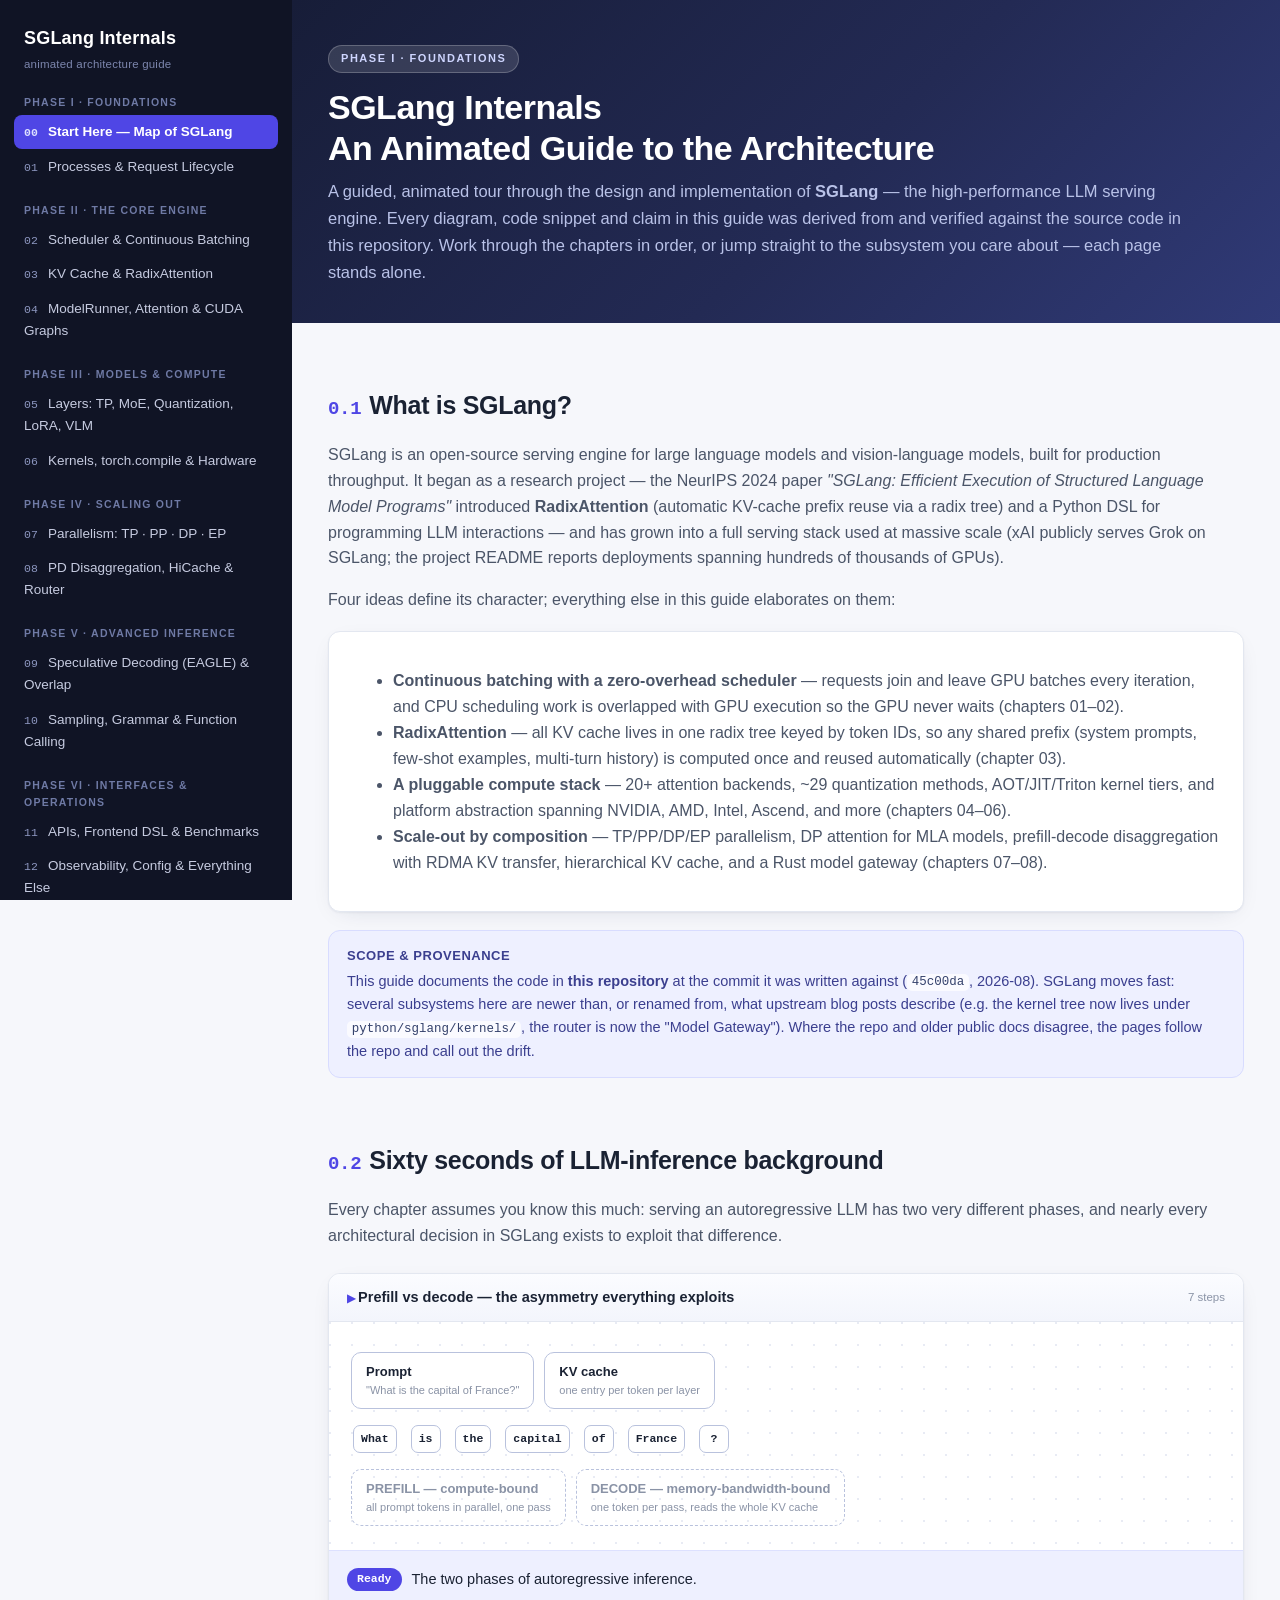
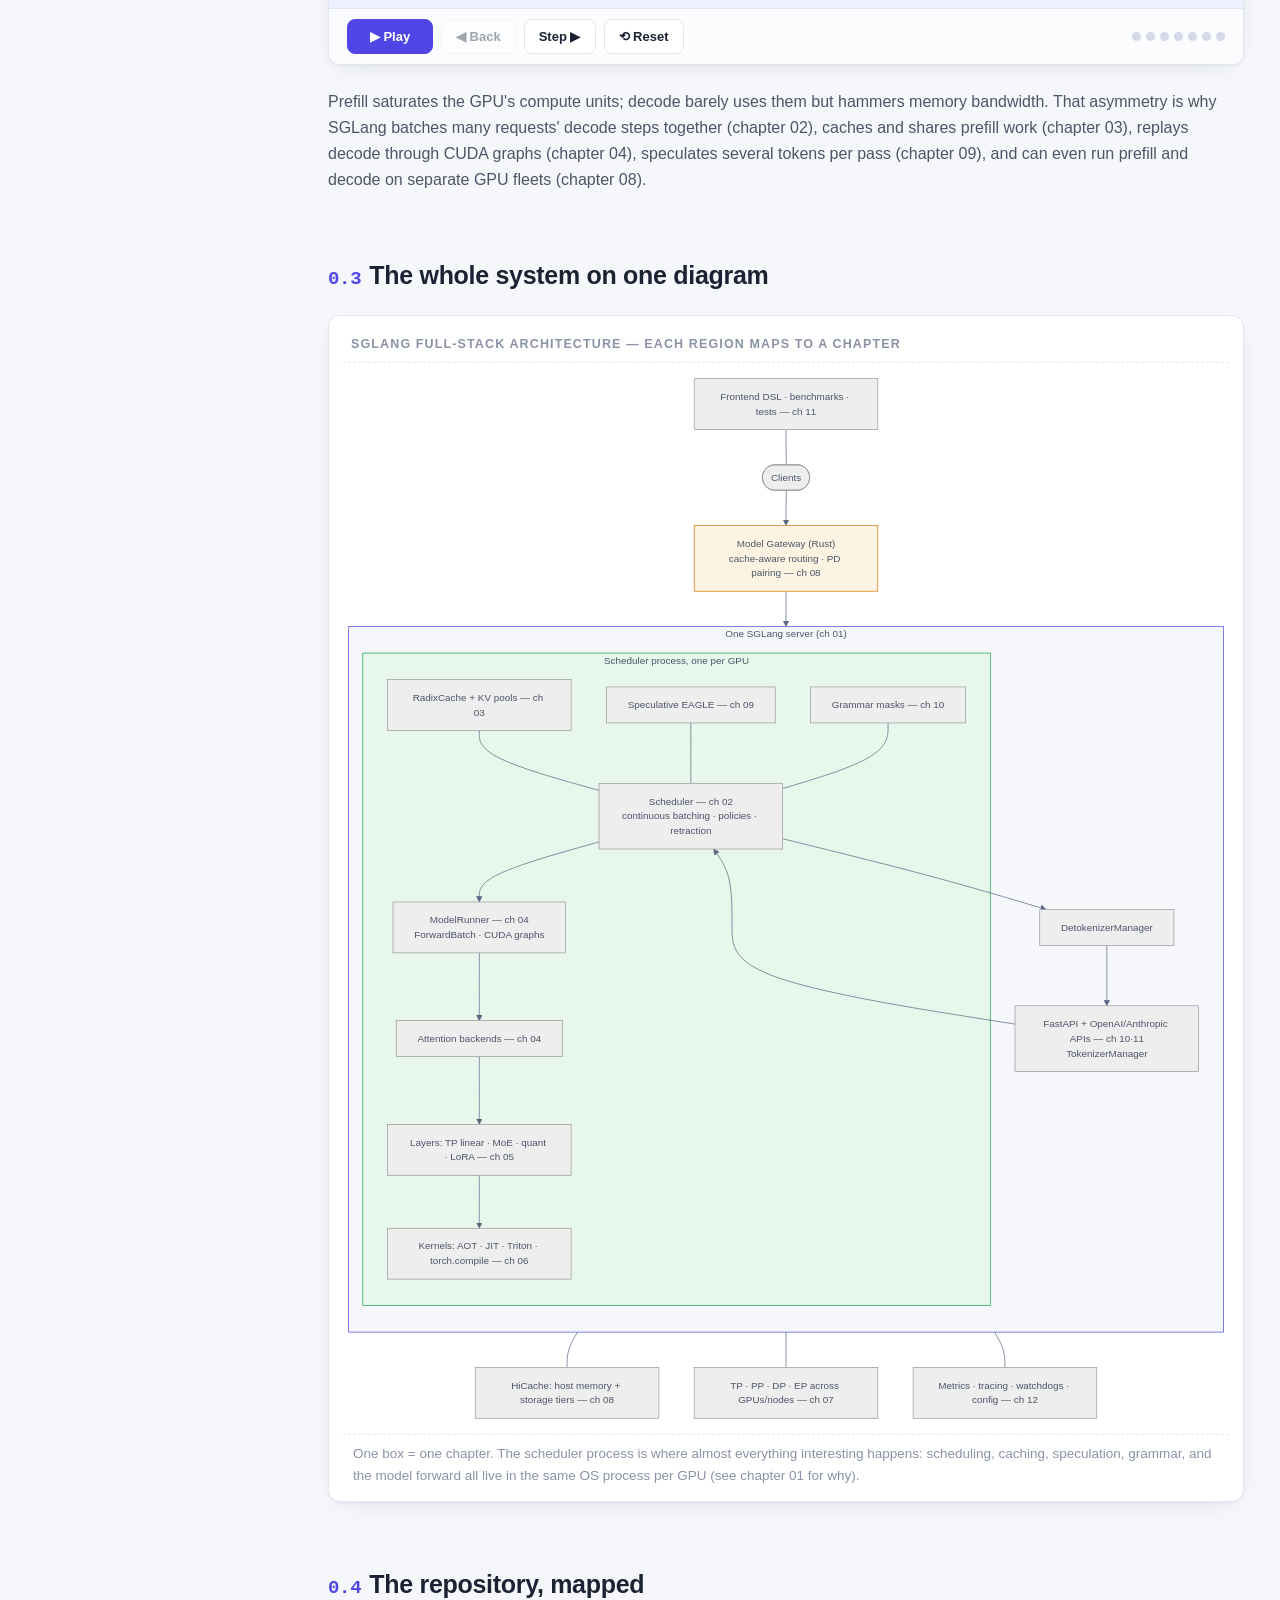
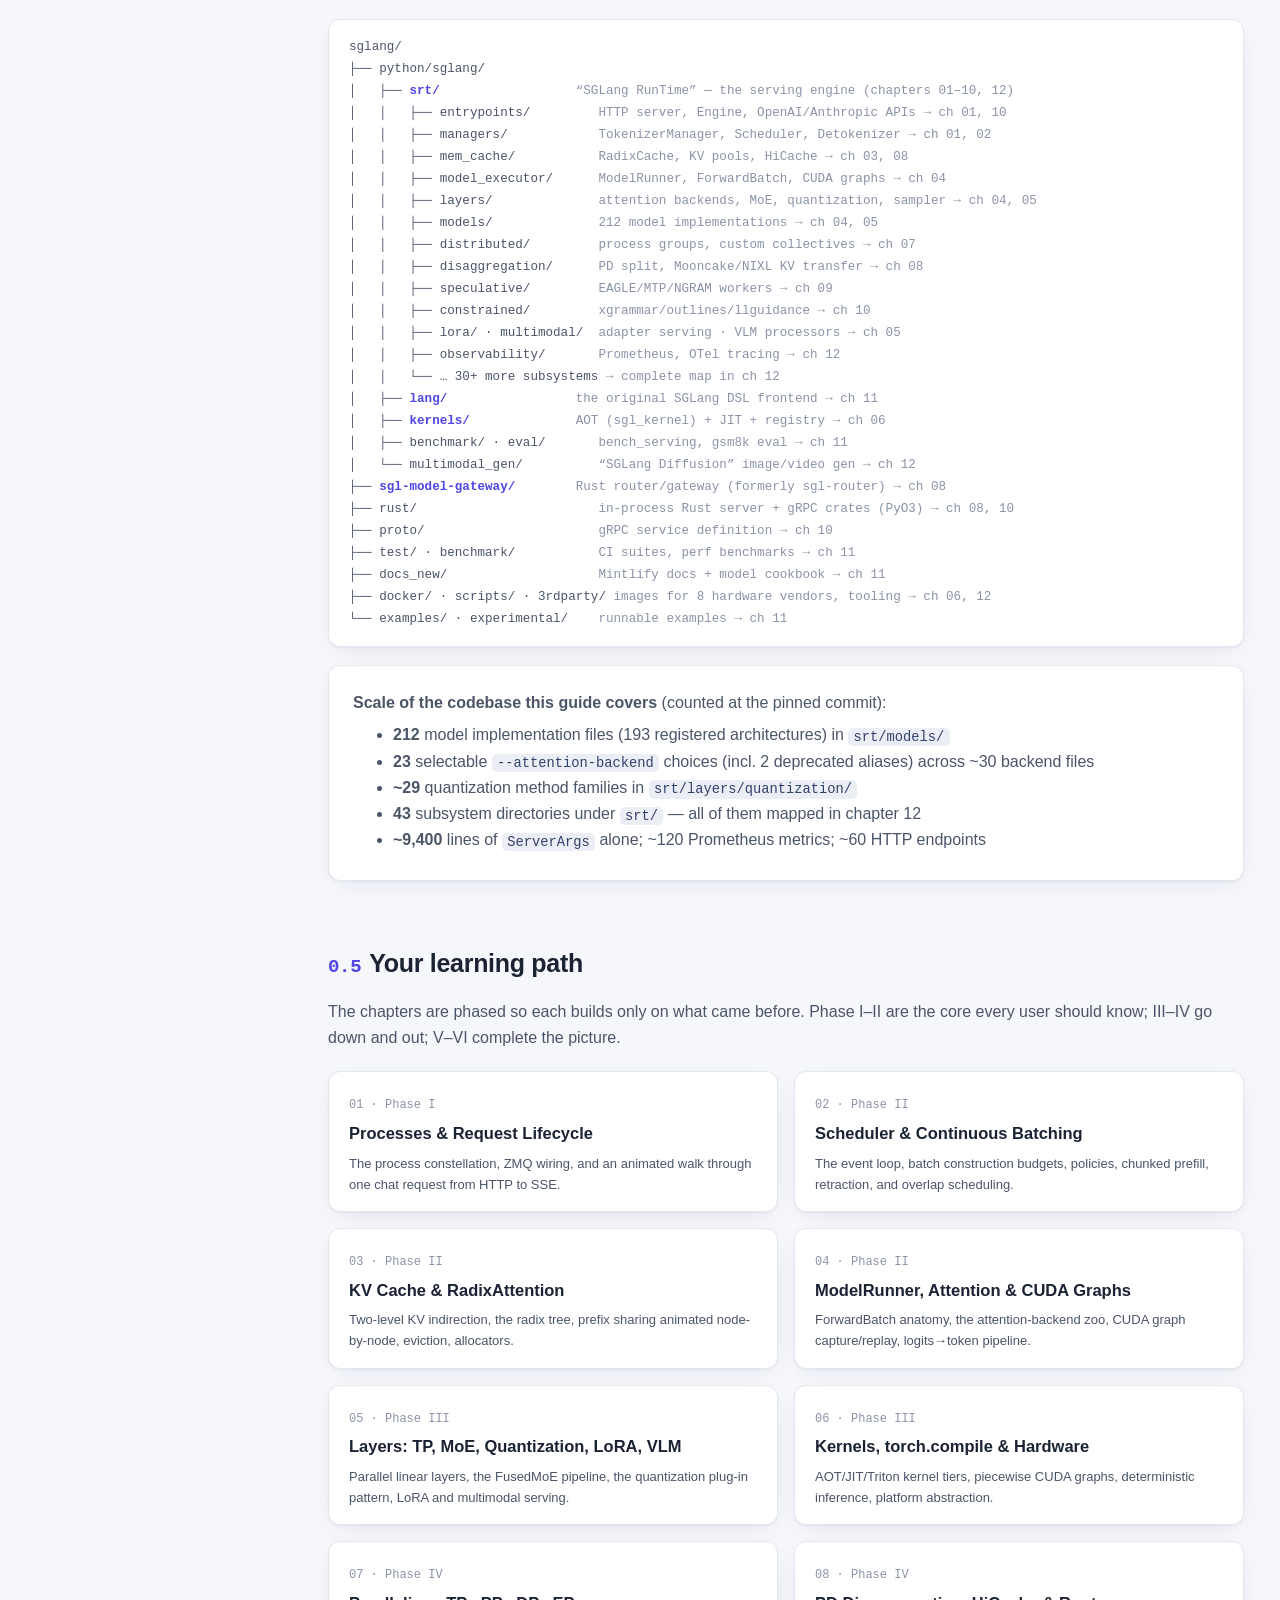
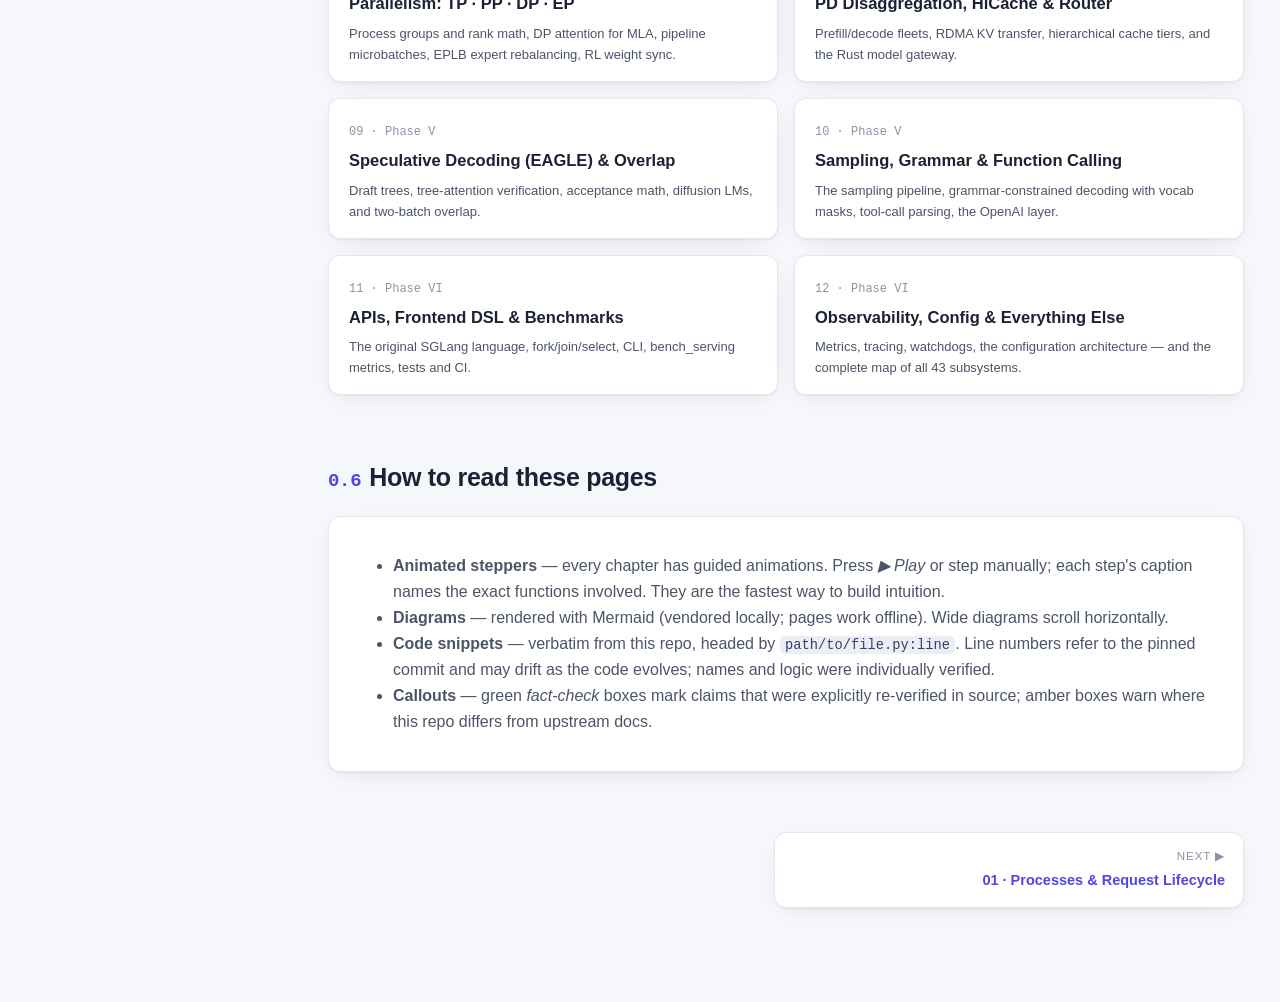
==== commit 11eecec3: "Add chapters 04 (model execution), 06 (kernels/hardware), 07 (parallelism); fix index stat Co-Author" ====
--- a/architecture-viz/index.html
+++ b/architecture-viz/index.html
@@ -183,7 +183,7 @@
     <p style="margin:4px 0"><b>Scale of the codebase this guide covers</b> (counted at the pinned commit):</p>
     <ul style="margin:6px 0">
       <li><b>212</b> model implementation files (193 registered architectures) in <code>srt/models/</code></li>
-      <li><b>24</b> selectable <code>--attention-backend</code> choices across ~30 backend files</li>
+      <li><b>23</b> selectable <code>--attention-backend</code> choices (incl. 2 deprecated aliases) across ~30 backend files</li>
       <li><b>~29</b> quantization method families in <code>srt/layers/quantization/</code></li>
       <li><b>43</b> subsystem directories under <code>srt/</code> — all of them mapped in chapter 12</li>
       <li><b>~9,400</b> lines of <code>ServerArgs</code> alone; ~120 Prometheus metrics; ~60 HTTP endpoints</li>
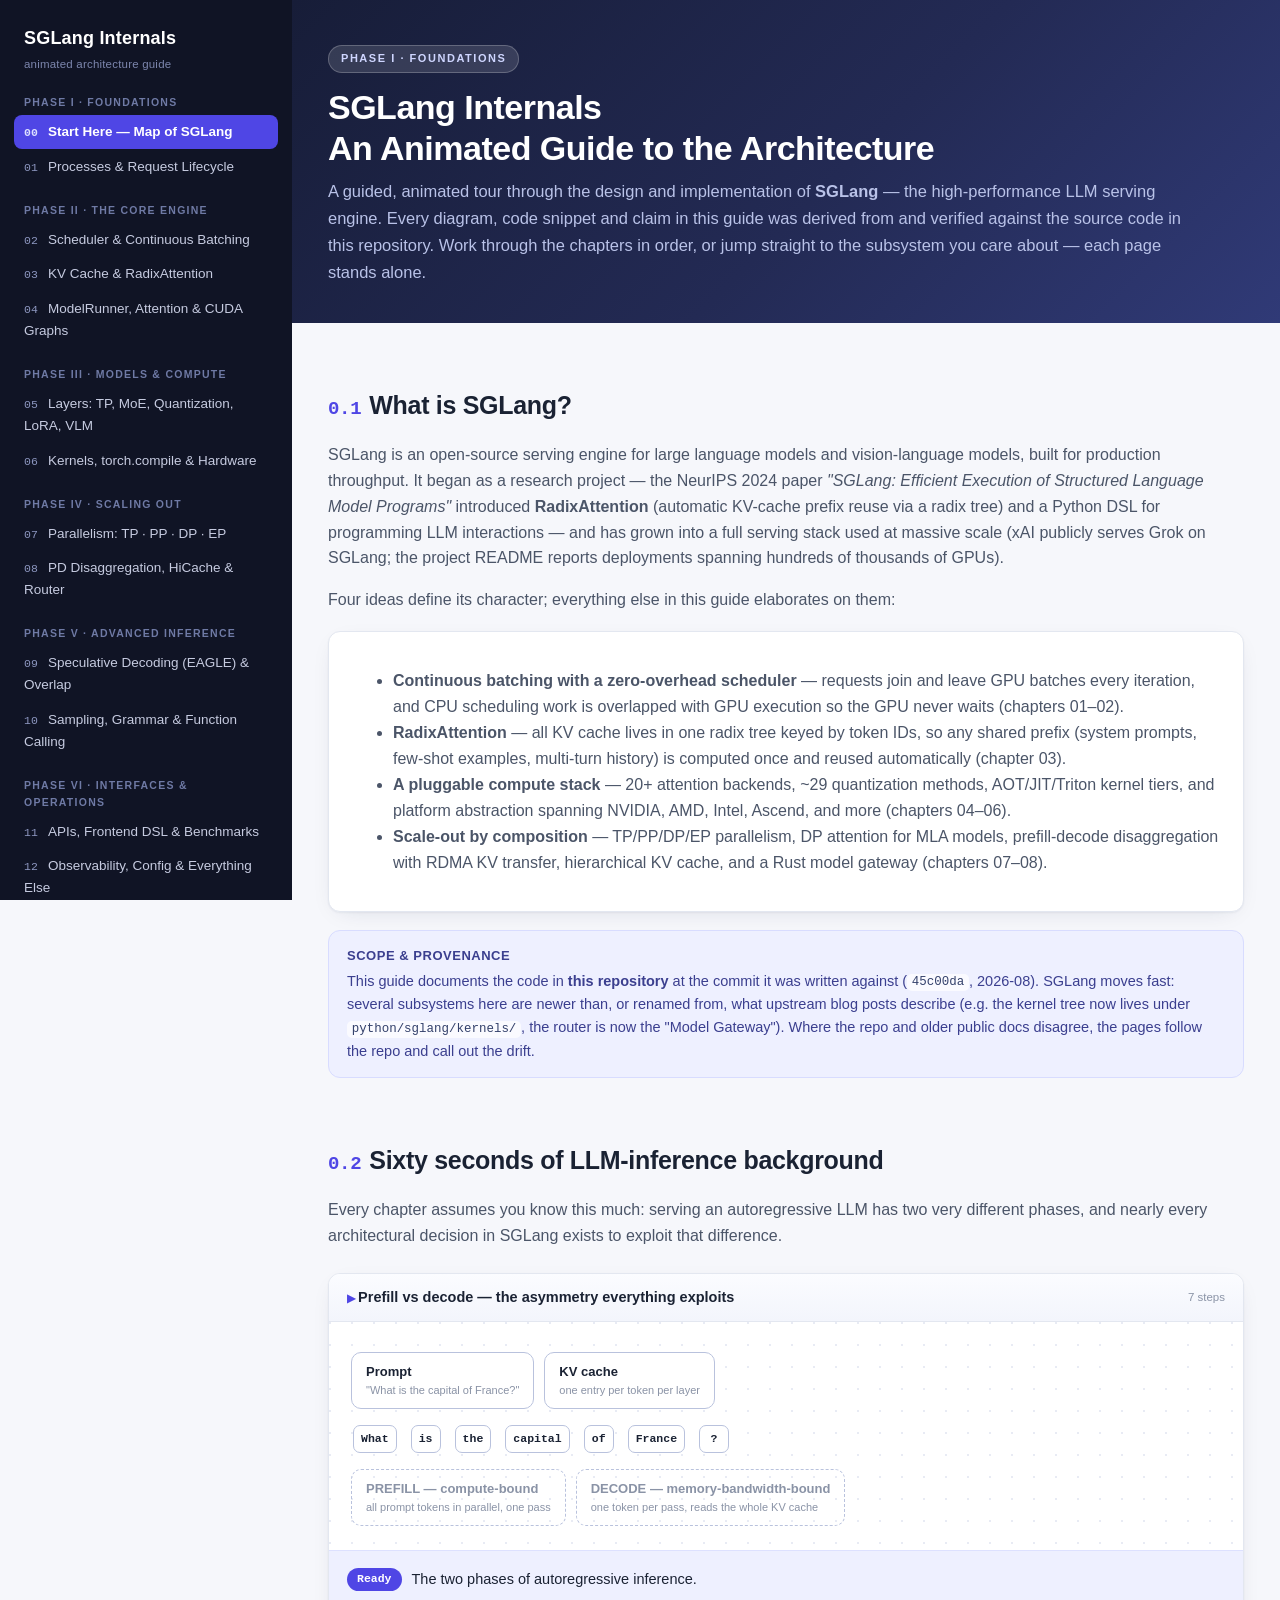
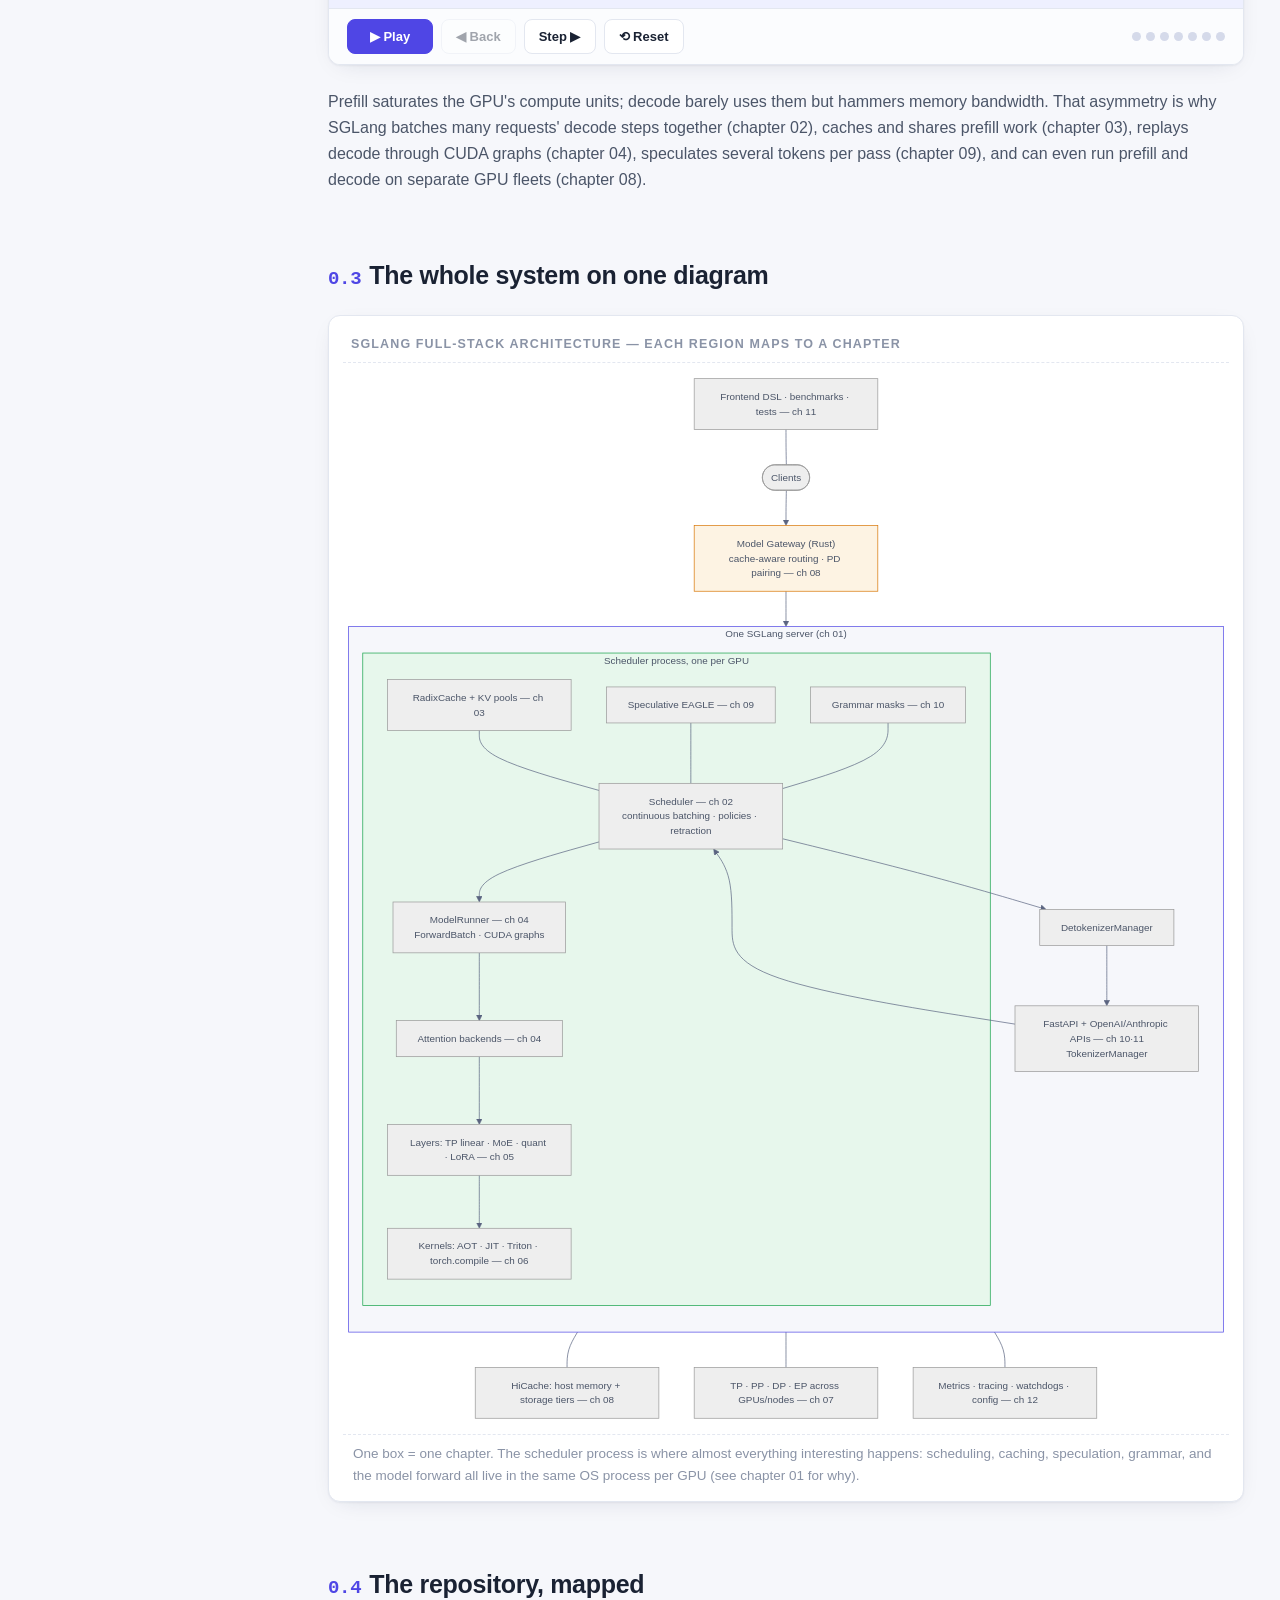
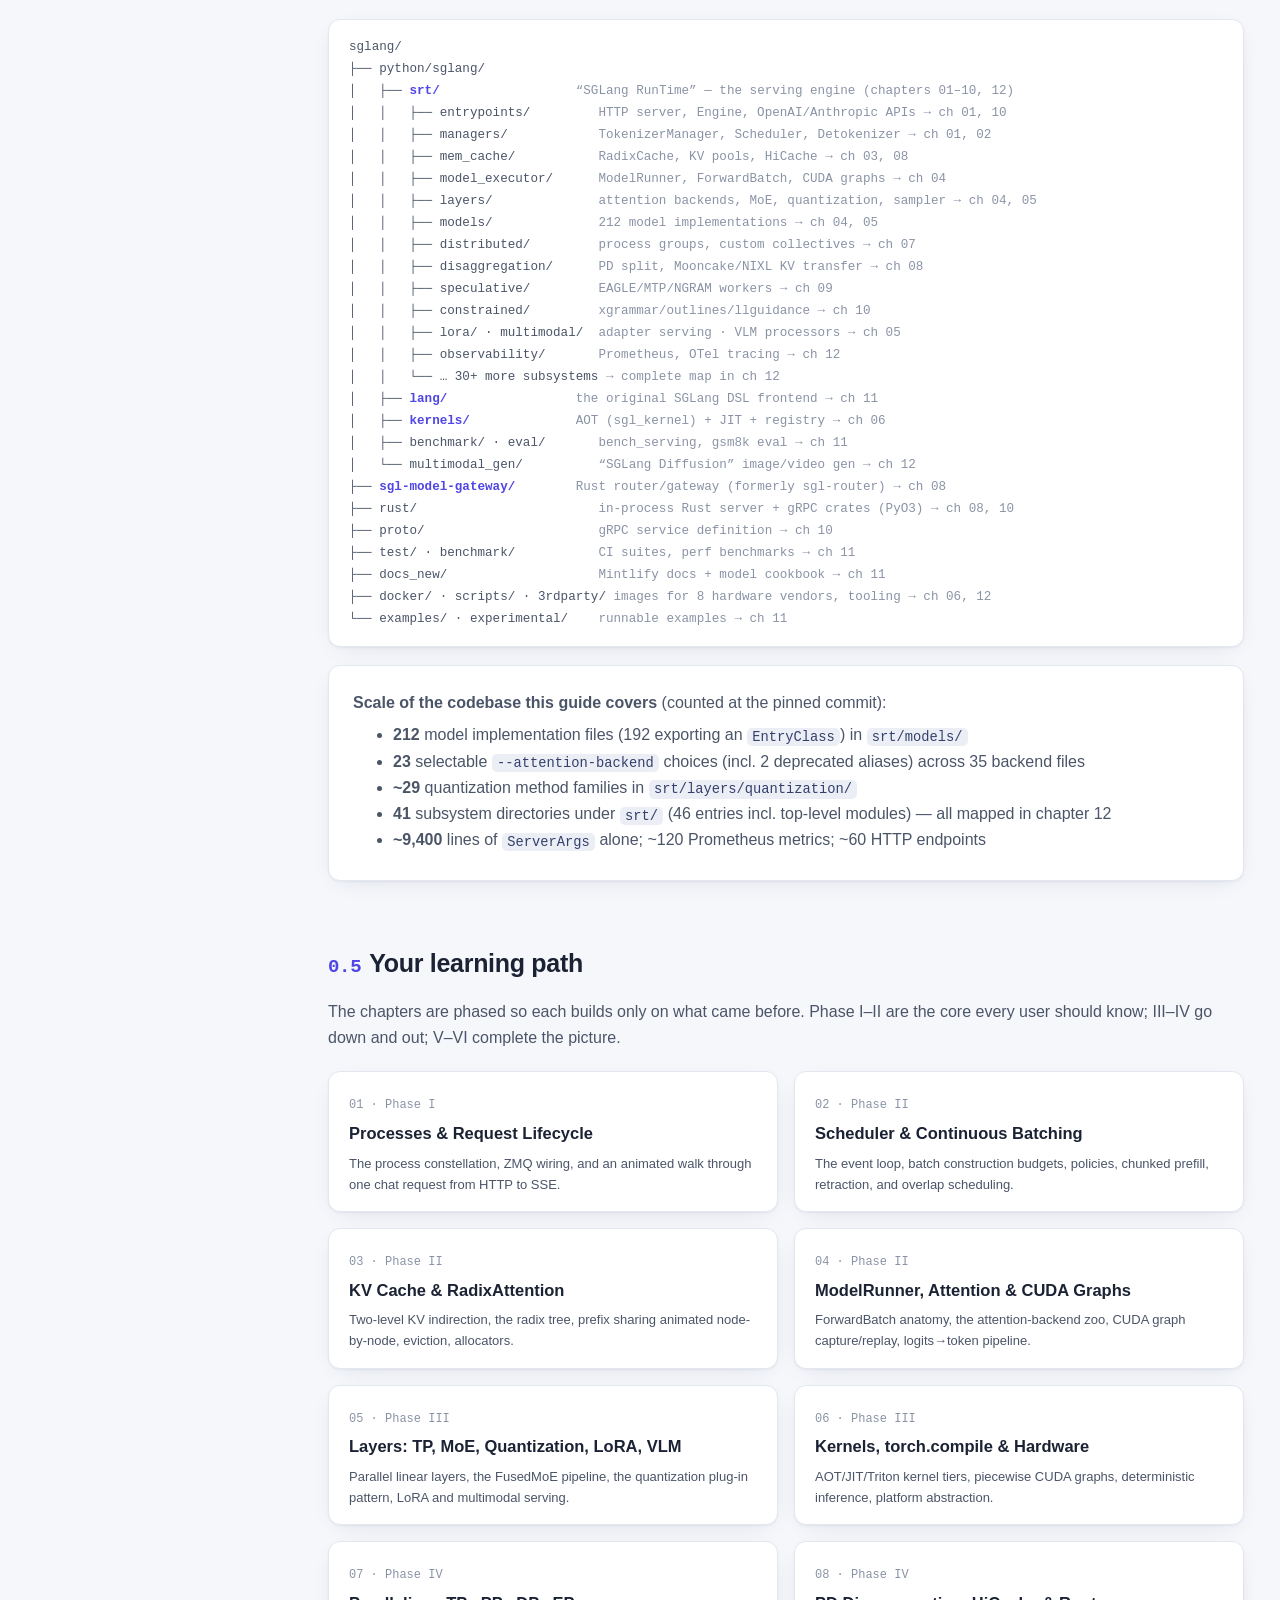
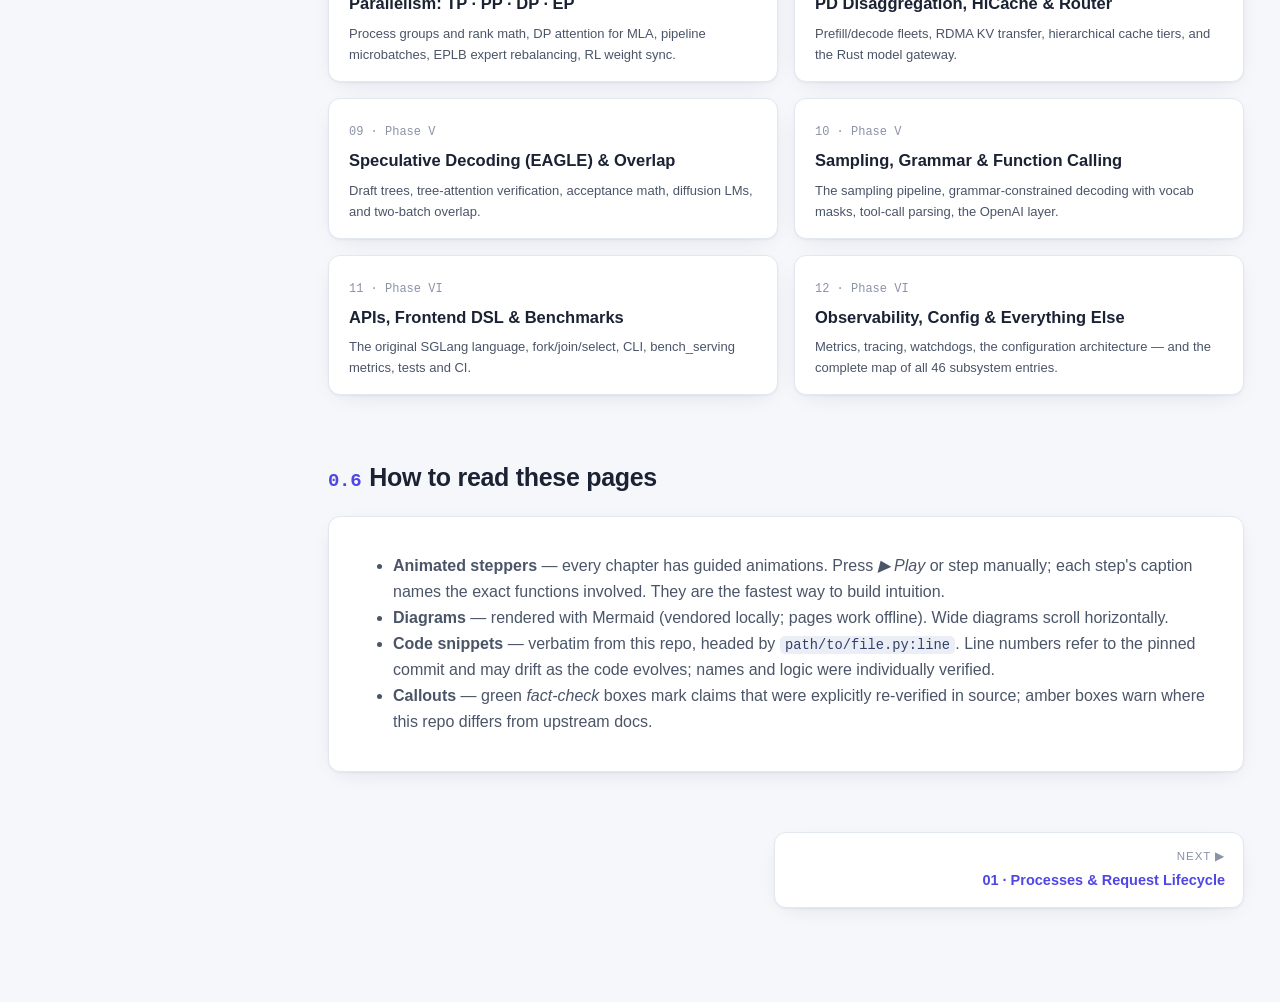
==== commit ff92d1ad: "Apply consistency-review fixes across pages - Correct EntryClass count 193->192 (index, ch04, ch05) " ====
--- a/architecture-viz/index.html
+++ b/architecture-viz/index.html
@@ -182,10 +182,10 @@
   <div class="card">
     <p style="margin:4px 0"><b>Scale of the codebase this guide covers</b> (counted at the pinned commit):</p>
     <ul style="margin:6px 0">
-      <li><b>212</b> model implementation files (193 registered architectures) in <code>srt/models/</code></li>
-      <li><b>23</b> selectable <code>--attention-backend</code> choices (incl. 2 deprecated aliases) across ~30 backend files</li>
+      <li><b>212</b> model implementation files (192 exporting an <code>EntryClass</code>) in <code>srt/models/</code></li>
+      <li><b>23</b> selectable <code>--attention-backend</code> choices (incl. 2 deprecated aliases) across 35 backend files</li>
       <li><b>~29</b> quantization method families in <code>srt/layers/quantization/</code></li>
-      <li><b>43</b> subsystem directories under <code>srt/</code> — all of them mapped in chapter 12</li>
+      <li><b>41</b> subsystem directories under <code>srt/</code> (46 entries incl. top-level modules) — all mapped in chapter 12</li>
       <li><b>~9,400</b> lines of <code>ServerArgs</code> alone; ~120 Prometheus metrics; ~60 HTTP endpoints</li>
     </ul>
   </div>
@@ -232,7 +232,7 @@
       <p>The original SGLang language, fork/join/select, CLI, bench_serving metrics, tests and CI.</p></a>
     <a class="chapter-card" href="12-observability.html"><span class="cc-num">12 · Phase VI</span>
       <h3>Observability, Config &amp; Everything Else</h3>
-      <p>Metrics, tracing, watchdogs, the configuration architecture — and the complete map of all 43 subsystems.</p></a>
+      <p>Metrics, tracing, watchdogs, the configuration architecture — and the complete map of all 46 subsystem entries.</p></a>
   </div>
 
   <h2><span class="sec-num">0.6</span>How to read these pages</h2>
